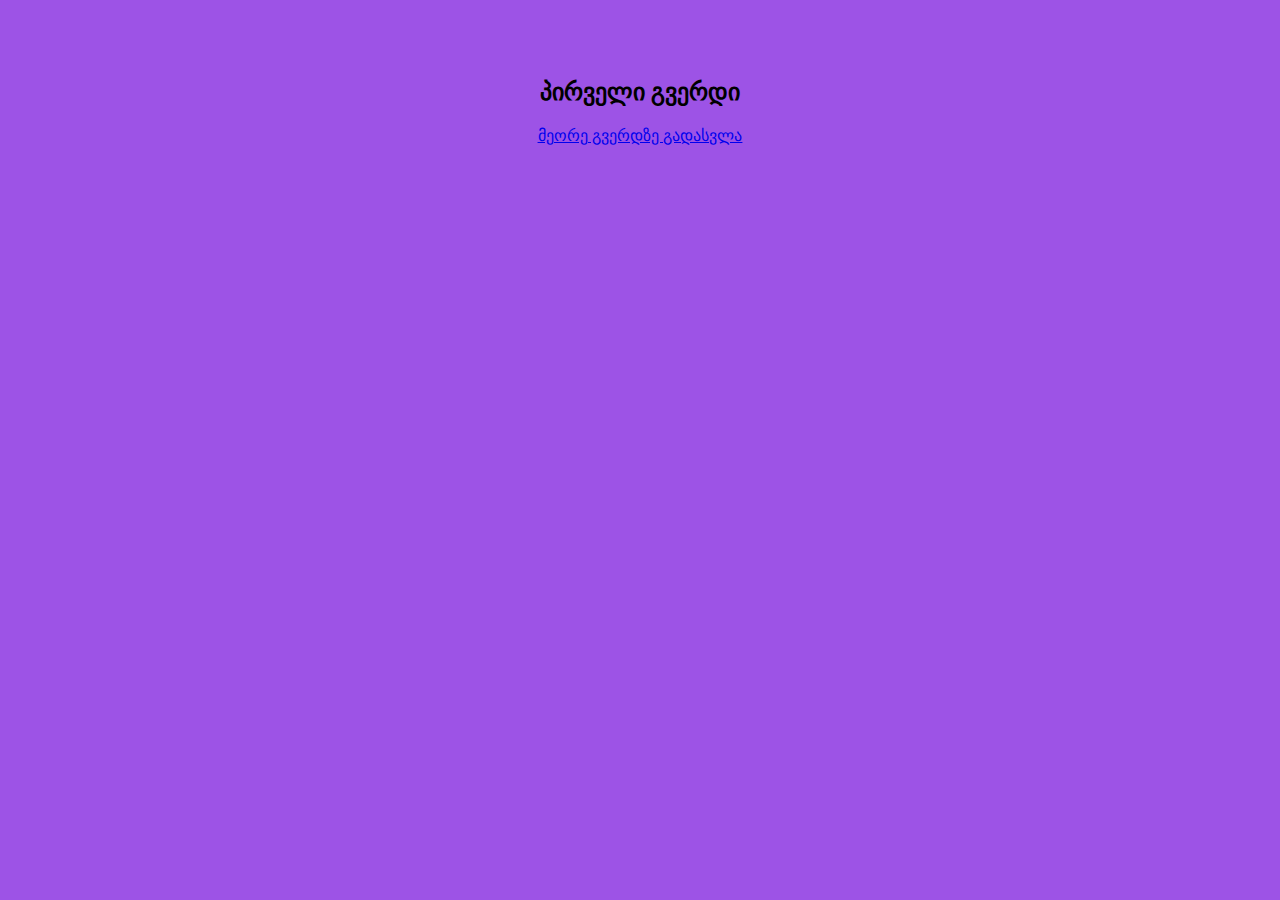
==== index.html @ 6bf2b318 "js2" ====
<!DOCTYPE html>
<html lang="en">
  <head>
    <meta charset="UTF-8" />
    <meta name="viewport" content="width=device-width, initial-scale=1.0" />
    <link rel="stylesheet" href="./style.css" />
    <title>Document</title>
  </head>
  <body>
    <div class="container">
      <h2>პირველი გვერდი</h2>
      <a href="./page2.html" class="link-style">მეორე გვერდზე გადასვლა</a>
      <script src="./script.js"></script>
    </div>
  </body>
</html>
---- style.css ----
body {
    font-family: sans-serif;
    
    text-align: center;
    padding: 50px;
    background-color: rgb(157, 83, 230);
}


.styled-link {
    background-color: #f058b6;
    color: white;
    padding: 10px 20px;
    text-decoration: none;
    font-size: 20px;
    border-radius: 5px;
}

.styled-link:hover {
    background-color: #ea55b6;
}
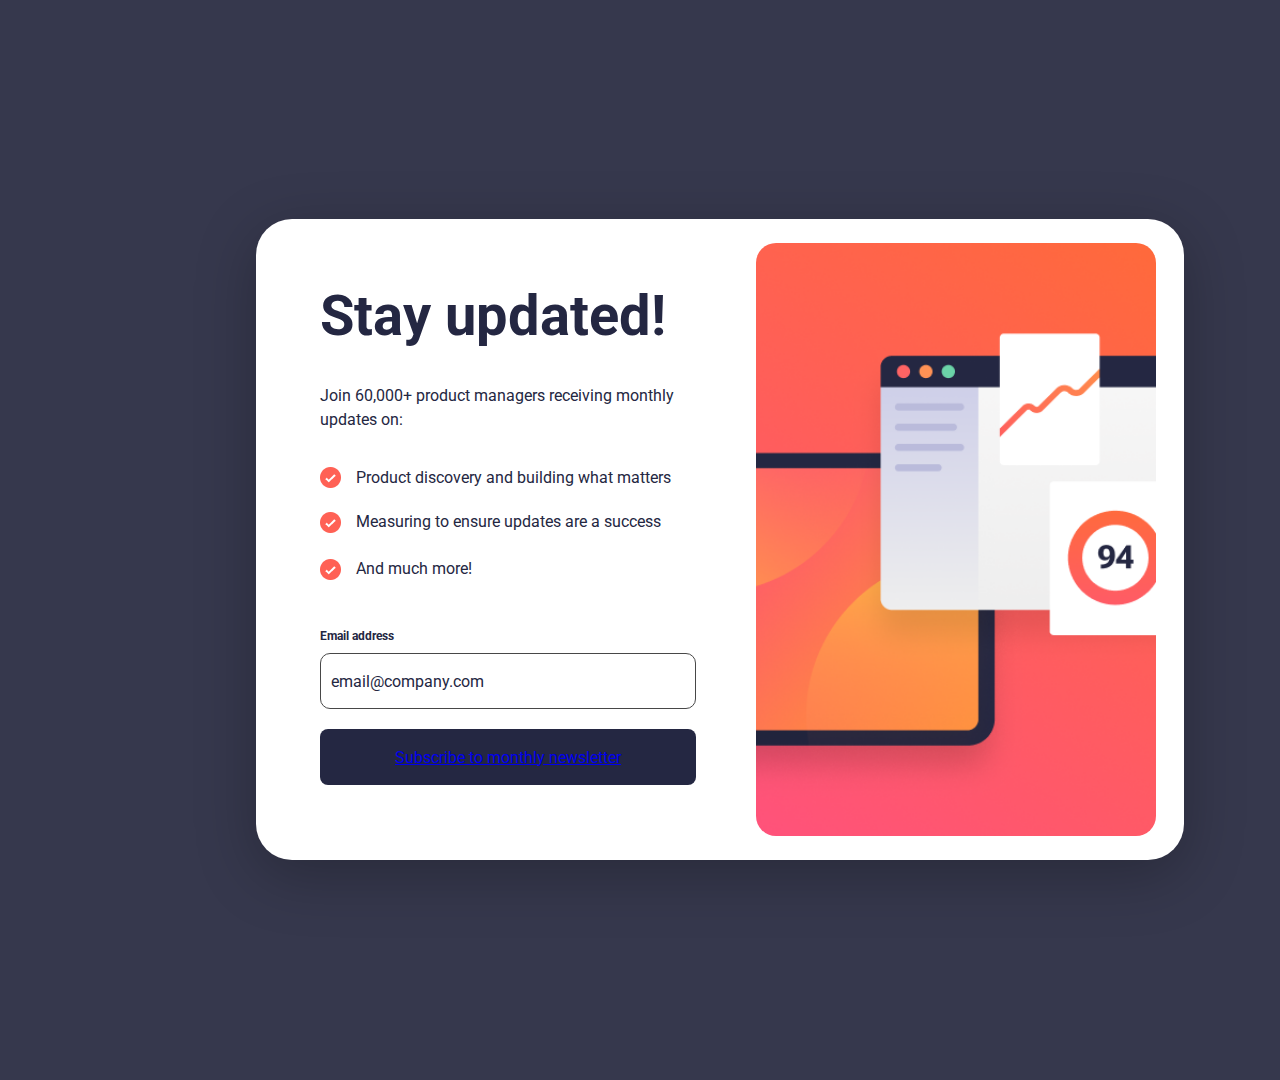
==== commit 3ec1682d: "changee many items" ====
--- a/index.html
+++ b/index.html
@@ -4,12 +4,60 @@
     <meta charset="UTF-8" />
     <meta name="viewport" content="width=device-width, initial-scale=1.0" />
     <link rel="stylesheet" href="./style.css" />
+    <link rel="preconnect" href="https://fonts.googleapis.com" />
+    <link rel="preconnect" href="https://fonts.gstatic.com" crossorigin />
+    <link
+      href="https://fonts.googleapis.com/css2?family=Roboto:ital,wght@0,100;0,300;0,400;0,500;0,700;0,900;1,100;1,300;1,400;1,500;1,700;1,900&display=swap"
+      rel="stylesheet"
+    />
     <title>Document</title>
   </head>
   <body>
     <div class="container">
-      <h2>პირველი გვერდი</h2>
-      <a href="./page2.html" class="link-style">მეორე გვერდზე გადასვლა</a>
+      <div class="left-section">
+        <div class="section1">
+          <h1 class="title">Stay updated!</h1>
+          <p class="subtitle">
+            Join 60,000+ product managers receiving monthly updates on:
+          </p>
+          <div class="three-icon">
+            <div class="icon-text">
+              <div class="icon">
+                <img src="./check.png" alt="check icon" />
+              </div>
+              <p class="icon-text1">
+                Product discovery and building what matters
+              </p>
+            </div>
+            <div class="icon-text">
+              <div class="icon">
+                <img src="./check.png" alt="check icon" />
+              </div>
+              <p class="icone-text2">
+                Measuring to ensure updates are a success
+              </p>
+            </div>
+            <div class="icon-text">
+              <div class="icon">
+                <img src="./check.png" alt="check icon" />
+              </div>
+              <p class="icone-text3">And much more!</p>
+            </div>
+          </div>
+        </div>
+        <div class="last-part">
+          <div class="email-label">Email address</div>
+          <div class="email-placeholder">
+            <p>email@company.com</p>
+          </div>
+          <div class="subscribe-button">
+            <a href="./page2.html">Subscribe to monthly newsletter</a>
+          </div>
+        </div>
+      </div>
+      <div class="right-section">
+        <img class="image" src="./Capture.PNG" alt="img" />
+      </div>
       <script src="./script.js"></script>
     </div>
   </body>
--- a/style.css
+++ b/style.css
@@ -1,21 +1,171 @@
-body {
-    font-family: sans-serif;
-    
-    text-align: center;
-    padding: 50px;
-    background-color: rgb(157, 83, 230);
+* {
+    margin: 0;
+    padding: 0;
+    box-sizing: border-box;
 }
 
-
-.styled-link {
-    background-color: #f058b6;
-    color: white;
-    padding: 10px 20px;
-    text-decoration: none;
-    font-size: 20px;
-    border-radius: 5px;
+body {
+    font-family: 'Roboto', sans-serif;
+    display: flex;
+    justify-content: center;
+    align-items: center;
+    
+    
+   
+width: 1440px;
+height: 1080px;
+padding: 219px 256px 220px 256px;
+background: var(--Pale-Navy, #36384D);
 }
 
-.styled-link:hover {
-    background-color: #ea55b6;
-}+.container {
+    display: flex;
+    width: 928px;
+    height: 641px;
+    border-radius: 36px;
+    background: #FFF;
+    box-shadow: 0px 15px 60px rgba(0, 0, 0, 0.25);
+    padding: 64px;
+    gap: 60px;
+}
+
+.left-section {
+    width: 50%;
+    display: flex;
+    flex-direction: column;
+    gap: 30px;
+}
+
+.title {
+    font-size: 56px;
+    font-weight: 700;
+    color: #242742;
+    margin-bottom: 20px;
+}
+
+.subtitle {
+    font-size: 16px;
+    color: #242742;
+    margin-bottom: 20px;
+    line-height: 150%;
+}
+
+.icon-text {
+    display: flex;
+    align-items: center;
+   
+
+        margin-bottom: 18px; 
+    
+}
+
+.icon {
+    width: 20px;
+    height: 20px;
+    margin-right: 16px;
+}
+
+.icon-text p {
+    font-size: 16px;
+    color: #242742;
+}
+
+.email-label {
+    font-size: 12px;
+    font-weight: 700;
+    color: #242742;
+    margin-bottom: 10px;
+}
+
+.email-placeholder {
+    width: 376px;
+    height: 56px;
+    border: 1px solid #484848;
+    display: flex;
+    align-items: center;
+    padding-left: 10px;
+    margin-bottom: 20px;
+    border-radius: 10px;
+}
+
+.email-placeholder p {
+    font-size: 16px;
+    color: #242742;
+}
+
+.subscribe-button {
+    width: 376px;
+    height: 56px;
+    background-color: #242742;
+    border-radius: 8px;
+    display: flex;
+    justify-content: center;
+    align-items: center;
+    cursor: pointer;
+}
+
+.subscribe-button:hover {
+    border-radius: 8px;
+    background: var(--Gradient-1, linear-gradient(204deg, #FF6A3A 0%, #FF527B 100%));
+    box-shadow: 0px 16px 32px 0px rgba(255, 97, 85, 0.50);;
+}
+
+.subscribe-button p {
+    color: #FFF;
+    font-size: 16px;
+    font-weight: 700;
+}
+
+.right-section {
+    border-radius: 40px;
+}
+
+.icone-text3 {
+    color: var(--Dark-Navy, #242742);
+    font-family:"Roboto" ;
+font-size: 16px;
+font-style: normal;
+font-weight: 400;
+line-height: 150%; 
+}
+
+.icone-text2 {
+    color: var(--Dark-Navy, #242742);
+    font-family:"Roboto" ;
+font-size: 16px;
+font-style: normal;
+font-weight: 400;
+line-height: 150%; 
+}
+
+.icone-text1 {
+    color: var(--Dark-Navy, #242742);
+    font-family:"Roboto" ;
+font-size: 16px;
+font-style: normal;
+font-weight: 400;
+line-height: 150%; 
+}
+
+.section1 {
+    display: flex;
+    flex-direction: column;
+    gap: 15px;
+} 
+
+.three-icon {
+    display: flex;
+    flex-direction: column;
+    gap: 5px;
+}
+
+.image {
+    border-radius: 20px;
+    width: 400px;
+height: 593px;
+flex-shrink: 0;
+position: relative;
+top: -40px;
+
+}
+
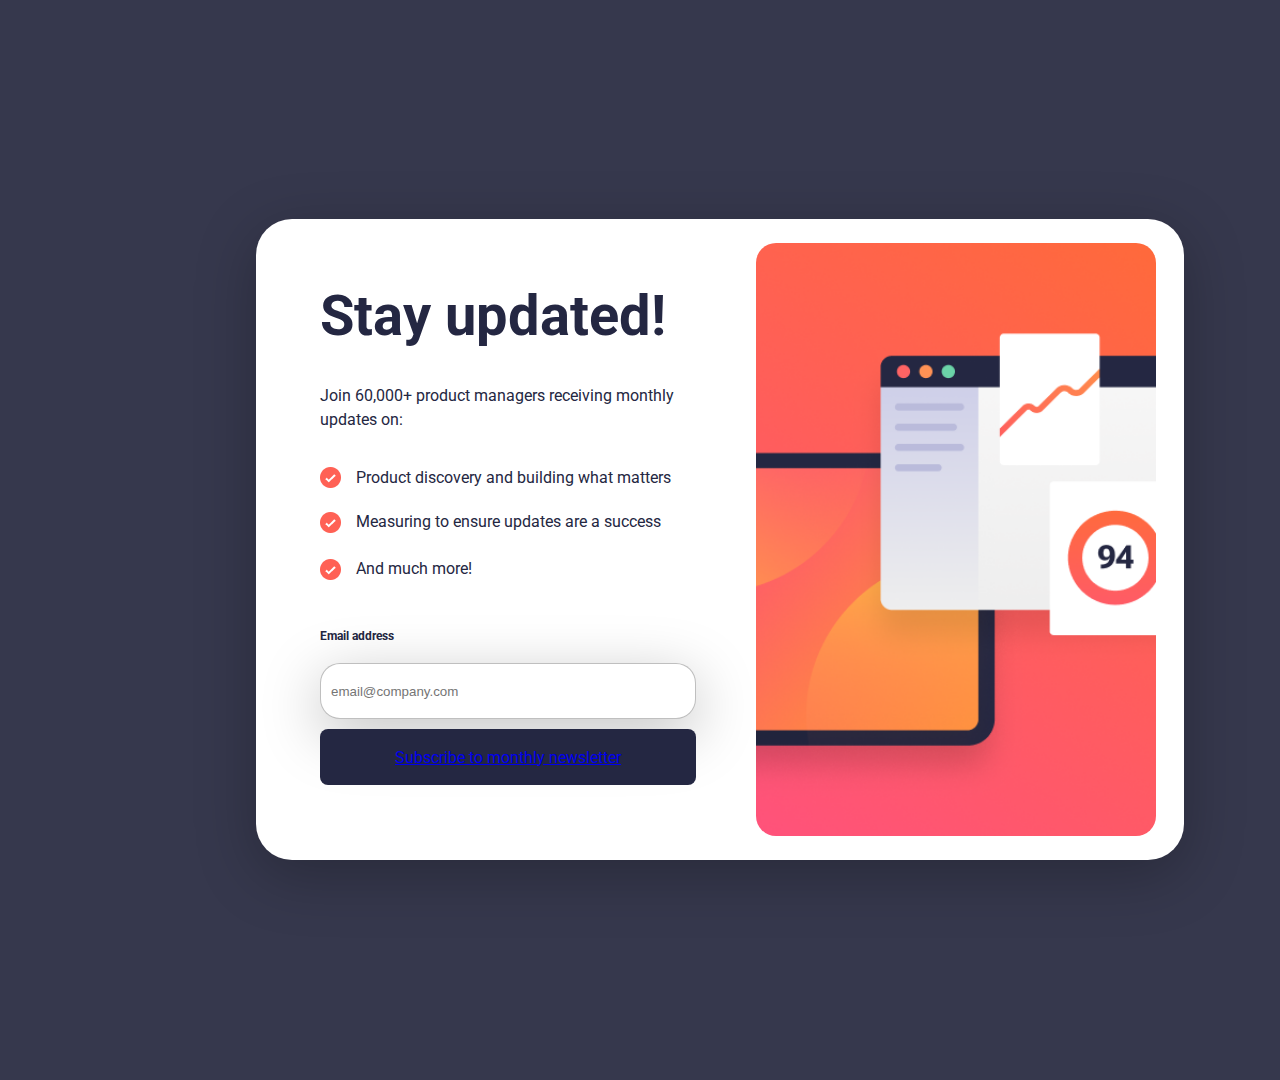
==== commit aff6acf8: "changee input" ====
--- a/index.html
+++ b/index.html
@@ -47,8 +47,13 @@
         </div>
         <div class="last-part">
           <div class="email-label">Email address</div>
-          <div class="email-placeholder">
-            <p>email@company.com</p>
+          <div>
+            <input
+              class="input"
+              type="text"
+              placeholder="email@company.com"
+              required
+            />
           </div>
           <div class="subscribe-button">
             <a href="./page2.html">Subscribe to monthly newsletter</a>
--- a/style.css
+++ b/style.css
@@ -169,3 +169,21 @@
 
 }
 
+.input {
+    width: 376px;
+height: 56px;
+flex-shrink: 0;
+border-radius: 10px;
+padding-left: 10px;
+outline: none;
+border: 1px solid rgba(0, 0, 0, 0.25);
+border-radius: 20px;
+background: #FFF;
+box-shadow: 0px 15px 60px 0px rgba(0, 0, 0, 0.25);
+}
+
+.last-part{
+    display: flex;
+    flex-direction: column;
+    gap: 10px;
+}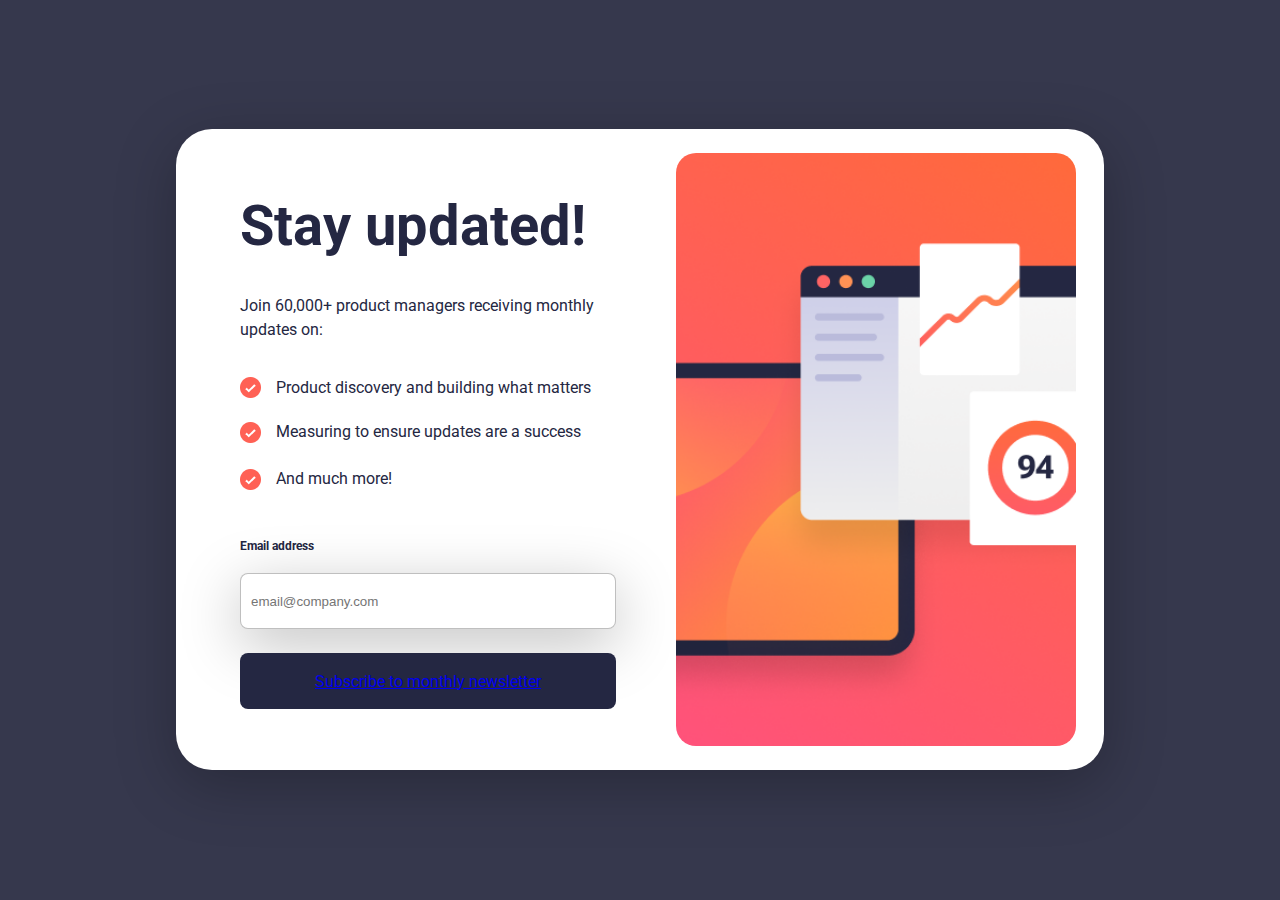
==== commit a620b3f0: "change border radius and gap" ====
--- a/index.html
+++ b/index.html
@@ -47,16 +47,18 @@
         </div>
         <div class="last-part">
           <div class="email-label">Email address</div>
-          <div>
-            <input
-              class="input"
-              type="text"
-              placeholder="email@company.com"
-              required
-            />
-          </div>
-          <div class="subscribe-button">
-            <a href="./page2.html">Subscribe to monthly newsletter</a>
+          <div class="both-lastdiv">
+            <div>
+              <input
+                class="input"
+                type="text"
+                placeholder="email@company.com"
+                required
+              />
+            </div>
+            <div class="subscribe-button">
+              <a href="./page2.html">Subscribe to monthly newsletter</a>
+            </div>
           </div>
         </div>
       </div>
--- a/style.css
+++ b/style.css
@@ -10,10 +10,8 @@
     justify-content: center;
     align-items: center;
     
-    
+    height: 100vh;
    
-width: 1440px;
-height: 1080px;
 padding: 219px 256px 220px 256px;
 background: var(--Pale-Navy, #36384D);
 }
@@ -177,9 +175,16 @@
 padding-left: 10px;
 outline: none;
 border: 1px solid rgba(0, 0, 0, 0.25);
-border-radius: 20px;
+border-radius: 8px;
 background: #FFF;
 box-shadow: 0px 15px 60px 0px rgba(0, 0, 0, 0.25);
+
+}
+
+.both-lastdiv {
+    display: flex;
+    flex-direction: column;
+    gap: 24px;
 }
 
 .last-part{
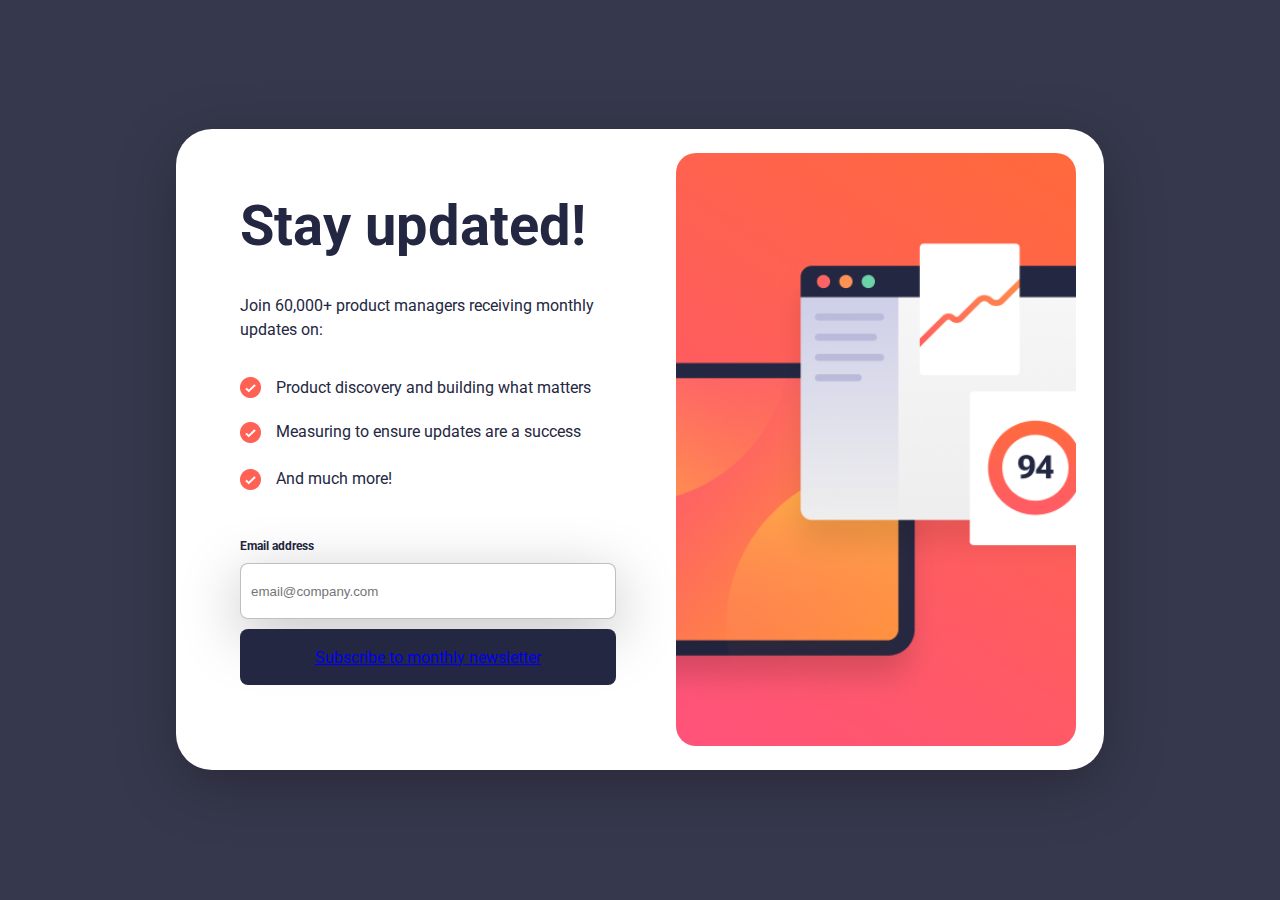
==== commit c6ccfcec: "last change" ====
--- a/index.html
+++ b/index.html
@@ -46,8 +46,8 @@
           </div>
         </div>
         <div class="last-part">
-          <div class="email-label">Email address</div>
-          <div class="both-lastdiv">
+          <div class="email-h3">
+            <div class="email-label">Email address</div>
             <div>
               <input
                 class="input"
@@ -55,7 +55,10 @@
                 placeholder="email@company.com"
                 required
               />
+              <h3 class="h3">Valid email required</h3>
             </div>
+          </div>
+          <div class="both-lastdiv">
             <div class="subscribe-button">
               <a href="./page2.html">Subscribe to monthly newsletter</a>
             </div>
--- a/style.css
+++ b/style.css
@@ -2,80 +2,78 @@
     margin: 0;
     padding: 0;
     box-sizing: border-box;
-}
-
-body {
-    font-family: 'Roboto', sans-serif;
+  }
+  
+  body {
+    font-family: "Roboto", sans-serif;
     display: flex;
     justify-content: center;
     align-items: center;
-    
+  
     height: 100vh;
-   
-padding: 219px 256px 220px 256px;
-background: var(--Pale-Navy, #36384D);
-}
-
-.container {
+  
+    padding: 219px 256px 220px 256px;
+    background: var(--Pale-Navy, #36384d);
+  }
+  
+  .container {
     display: flex;
     width: 928px;
     height: 641px;
     border-radius: 36px;
-    background: #FFF;
+    background: #fff;
     box-shadow: 0px 15px 60px rgba(0, 0, 0, 0.25);
     padding: 64px;
     gap: 60px;
-}
-
-.left-section {
+  }
+  
+  .left-section {
     width: 50%;
     display: flex;
     flex-direction: column;
     gap: 30px;
-}
-
-.title {
+  }
+  
+  .title {
     font-size: 56px;
     font-weight: 700;
     color: #242742;
     margin-bottom: 20px;
-}
-
-.subtitle {
+  }
+  
+  .subtitle {
     font-size: 16px;
     color: #242742;
     margin-bottom: 20px;
     line-height: 150%;
-}
-
-.icon-text {
-    display: flex;
-    align-items: center;
-   
-
-        margin-bottom: 18px; 
-    
-}
-
-.icon {
+  }
+  
+  .icon-text {
+    display: flex;
+    align-items: center;
+  
+    margin-bottom: 18px;
+  }
+  
+  .icon {
     width: 20px;
     height: 20px;
     margin-right: 16px;
-}
-
-.icon-text p {
-    font-size: 16px;
-    color: #242742;
-}
-
-.email-label {
+  }
+  
+  .icon-text p {
+    font-size: 16px;
+    color: #242742;
+  }
+  
+  .email-label {
     font-size: 12px;
     font-weight: 700;
     color: #242742;
     margin-bottom: 10px;
-}
-
-.email-placeholder {
+  }
+  
+  .email-placeholder {
     width: 376px;
     height: 56px;
     border: 1px solid #484848;
@@ -84,14 +82,14 @@
     padding-left: 10px;
     margin-bottom: 20px;
     border-radius: 10px;
-}
-
-.email-placeholder p {
-    font-size: 16px;
-    color: #242742;
-}
-
-.subscribe-button {
+  }
+  
+  .email-placeholder p {
+    font-size: 16px;
+    color: #242742;
+  }
+  
+  .subscribe-button {
     width: 376px;
     height: 56px;
     background-color: #242742;
@@ -100,95 +98,121 @@
     justify-content: center;
     align-items: center;
     cursor: pointer;
-}
-
-.subscribe-button:hover {
-    border-radius: 8px;
-    background: var(--Gradient-1, linear-gradient(204deg, #FF6A3A 0%, #FF527B 100%));
-    box-shadow: 0px 16px 32px 0px rgba(255, 97, 85, 0.50);;
-}
-
-.subscribe-button p {
-    color: #FFF;
-    font-size: 16px;
-    font-weight: 700;
-}
-
-.right-section {
+  }
+  
+  .subscribe-button:hover {
+    border-radius: 8px;
+    background: var(
+      --Gradient-1,
+      linear-gradient(204deg, #ff6a3a 0%, #ff527b 100%)
+    );
+    box-shadow: 0px 16px 32px 0px rgba(255, 97, 85, 0.5);
+  }
+  
+  .subscribe-button p {
+    color: #fff;
+    font-size: 16px;
+    font-weight: 700;
+  }
+  
+  .right-section {
     border-radius: 40px;
-}
-
-.icone-text3 {
+  }
+  
+  .icone-text3 {
     color: var(--Dark-Navy, #242742);
-    font-family:"Roboto" ;
-font-size: 16px;
-font-style: normal;
-font-weight: 400;
-line-height: 150%; 
-}
-
-.icone-text2 {
+    font-family: "Roboto";
+    font-size: 16px;
+    font-style: normal;
+    font-weight: 400;
+    line-height: 150%;
+  }
+  
+  .icone-text2 {
     color: var(--Dark-Navy, #242742);
-    font-family:"Roboto" ;
-font-size: 16px;
-font-style: normal;
-font-weight: 400;
-line-height: 150%; 
-}
-
-.icone-text1 {
+    font-family: "Roboto";
+    font-size: 16px;
+    font-style: normal;
+    font-weight: 400;
+    line-height: 150%;
+  }
+  
+  .icone-text1 {
     color: var(--Dark-Navy, #242742);
-    font-family:"Roboto" ;
-font-size: 16px;
-font-style: normal;
-font-weight: 400;
-line-height: 150%; 
-}
-
-.section1 {
+    font-family: "Roboto";
+    font-size: 16px;
+    font-style: normal;
+    font-weight: 400;
+    line-height: 150%;
+  }
+  
+  .section1 {
     display: flex;
     flex-direction: column;
     gap: 15px;
-} 
-
-.three-icon {
+  }
+  
+  .three-icon {
     display: flex;
     flex-direction: column;
     gap: 5px;
-}
-
-.image {
+  }
+  
+  .image {
     border-radius: 20px;
     width: 400px;
-height: 593px;
-flex-shrink: 0;
-position: relative;
-top: -40px;
+    height: 593px;
+    flex-shrink: 0;
+    position: relative;
+    top: -40px;
+  }
+  
+  .input {
+    width: 376px;
+    height: 56px;
+    flex-shrink: 0;
+    border-radius: 10px;
+    padding-left: 10px;
+    outline: none;
+    border: 1px solid rgba(0, 0, 0, 0.25);
+    border-radius: 8px;
+    background: #fff;
+    box-shadow: 0px 15px 60px 0px rgba(0, 0, 0, 0.25);
+  }
+  
+  .input:focus {
+    border-radius: 8px;
+    border: 1px solid var(--Vermellion, #ff6155);
+    background: rgba(255, 97, 85, 0.15);
+  }
+  .email-h3 {
+    display: flex;
+    flex-direction: column;
+  }
+  
+  h3 {
+    color: var(--Vermellion, #ff6155);
+    text-align: right;
+  
+    font-family: "Roboto";
+    font-size: 12px;
+    font-style: normal;
+    font-weight: 700;
+    line-height: 150%;
+    display: none;
+  }
 
-}
-
-.input {
-    width: 376px;
-height: 56px;
-flex-shrink: 0;
-border-radius: 10px;
-padding-left: 10px;
-outline: none;
-border: 1px solid rgba(0, 0, 0, 0.25);
-border-radius: 8px;
-background: #FFF;
-box-shadow: 0px 15px 60px 0px rgba(0, 0, 0, 0.25);
-
-}
-
-.both-lastdiv {
+ 
+  
+ 
+  .both-lastdiv {
     display: flex;
     flex-direction: column;
     gap: 24px;
-}
-
-.last-part{
+  }
+  
+  .last-part {
     display: flex;
     flex-direction: column;
     gap: 10px;
-}+  }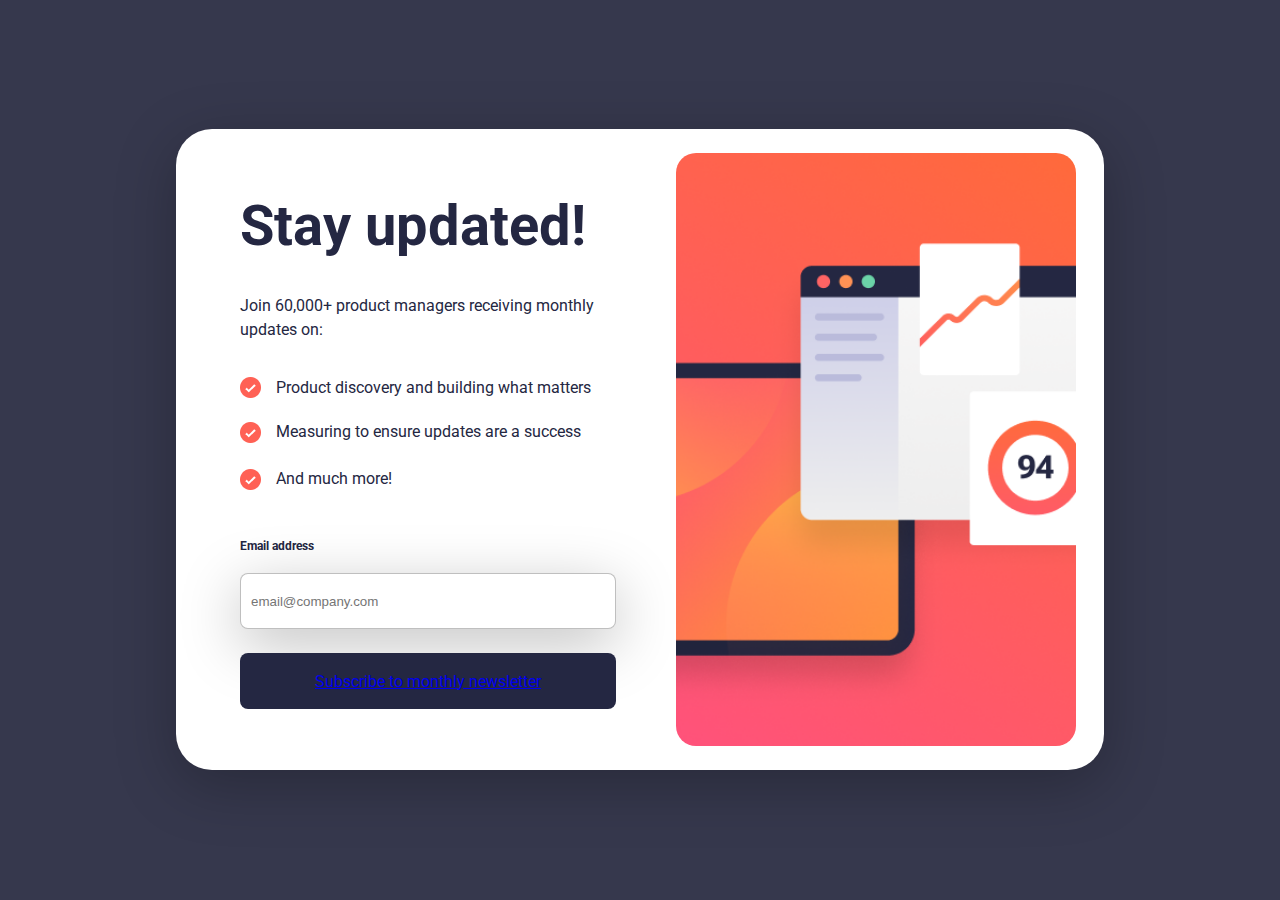
==== commit 4ca8e7e6: "index.html2" ====
--- a/index.html
+++ b/index.html
@@ -48,6 +48,9 @@
         <div class="last-part">
           <div class="email-h3">
             <div class="email-label">Email address</div>
+            <div><h3 class="h3">Valid email required</h3></div>
+          </div>
+          <div class="both-lastdiv">
             <div>
               <input
                 class="input"
@@ -55,10 +58,7 @@
                 placeholder="email@company.com"
                 required
               />
-              <h3 class="h3">Valid email required</h3>
             </div>
-          </div>
-          <div class="both-lastdiv">
             <div class="subscribe-button">
               <a href="./page2.html">Subscribe to monthly newsletter</a>
             </div>
@@ -67,6 +67,7 @@
       </div>
       <div class="right-section">
         <img class="image" src="./Capture.PNG" alt="img" />
+        <a href="./page2.html"></a>
       </div>
       <script src="./script.js"></script>
     </div>
